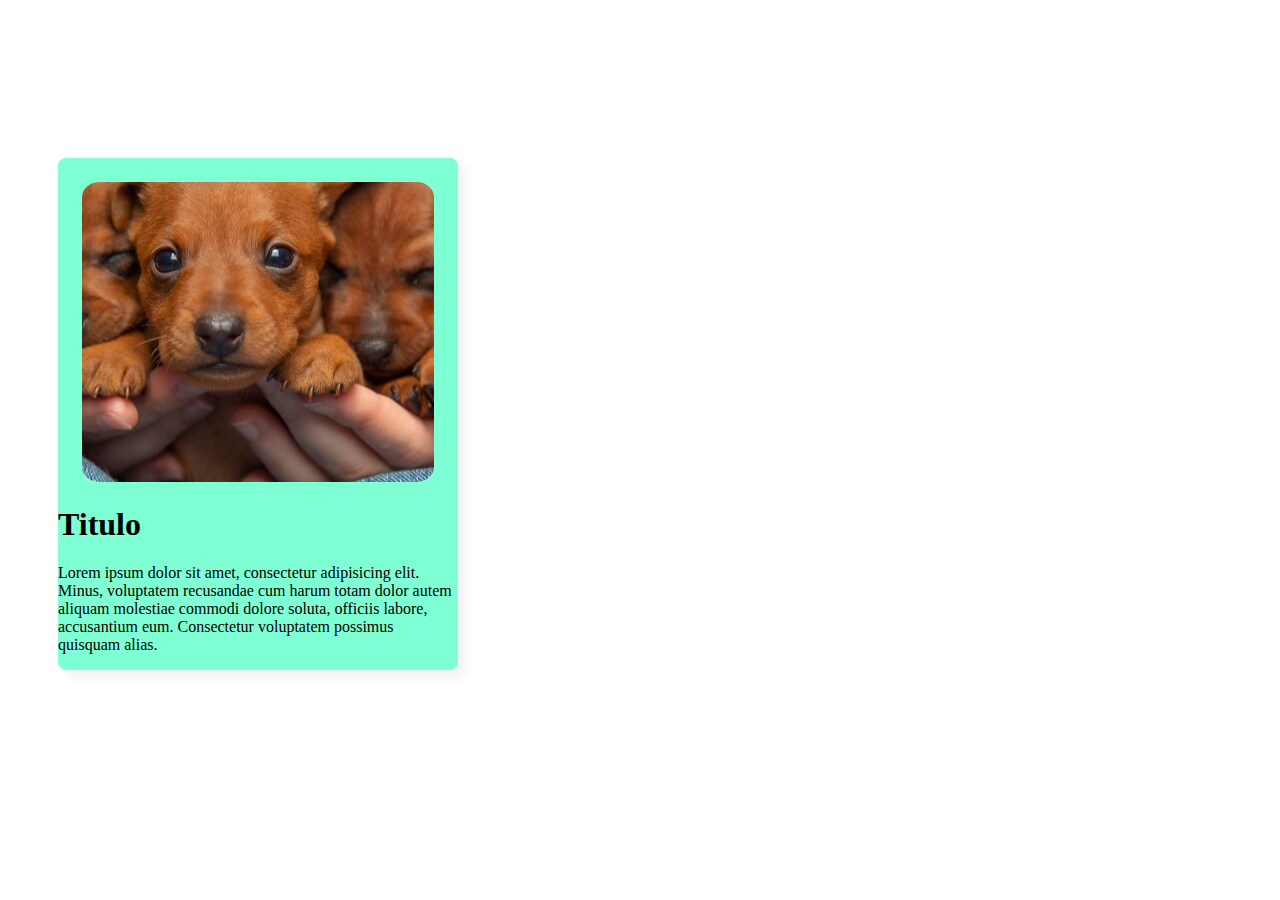
==== exc02/index.html @ 42098c92 "criando cards com imagens" ====
<!DOCTYPE html>
<html lang="en">

<head>
    <meta charset="UTF-8">
    <meta http-equiv="X-UA-Compatible" content="IE=edge">
    <meta name="viewport" content="width=device-width, initial-scale=1.0">
    <title>Document</title>
    <link rel="stylesheet" type="text/css" href="css/style.css">
</head>

<body>
    <main>
        <div class="card-container">
            <div class="card">
                <div class="img-card" style="background-image: url(img/1.jpg);">
                </div>
                <div class="text-card">
                    <h1>Titulo</h1>
                    <p>Lorem ipsum dolor sit amet, consectetur adipisicing elit. Minus, voluptatem recusandae cum harum
                        totam dolor autem aliquam molestiae commodi dolore soluta, officiis labore, accusantium eum.
                        Consectetur voluptatem possimus quisquam alias.</p>
                </div>
            </div>
            
        </div>

    </main>
</body>

</html>
---- exc02/css/style.css ----
html {
    margin: 0px;
    padding: 0px;
}
main{
    display: table;
}

.card-container {
    width: 80%;
    display: table;
    margin: 100px auto 0 25px;
}

.card {
    width: 400px;
    display: table;
    background-color: #FFF;
    border-radius: 8px;
    box-shadow: 8px 8px 12px rgba(0, 0, 0, 0.05);
    margin: 50px 25px;
    float: left;
    background-color: aquamarine;
}

.img-card {
    display: block;
    margin: 6%;
    width: 88%;
    max-width: 88%;
    height: 300px;
    border-radius: 5%;
    background-position: center;
}

.img-card img {
    display: block;
    background-size: cover;
}
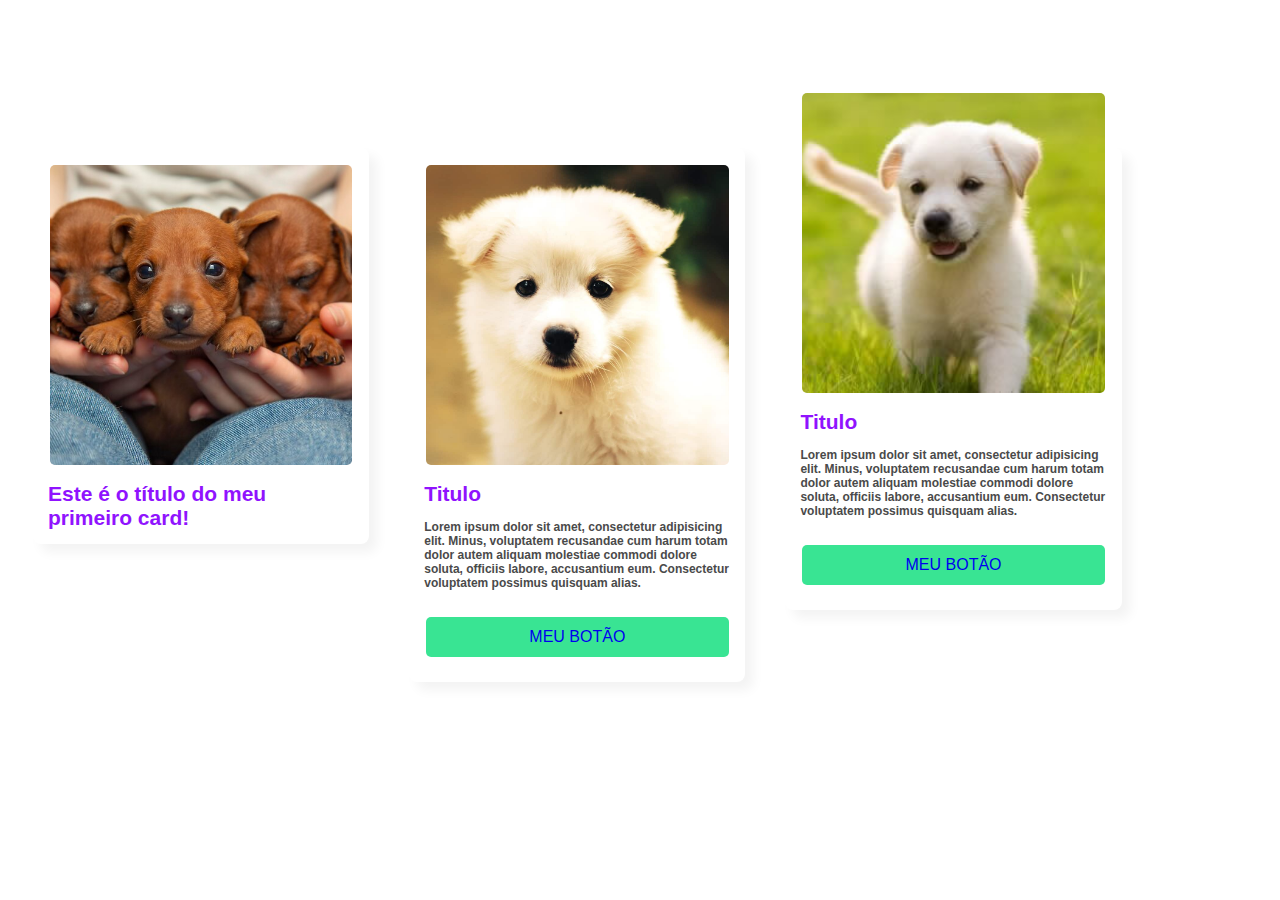
==== commit 9ace6e4b: "template finalizado" ====
--- a/exc02/index.html
+++ b/exc02/index.html
@@ -16,13 +16,35 @@
                 <div class="img-card" style="background-image: url(img/1.jpg);">
                 </div>
                 <div class="text-card">
+                    <h1>Este é o título do meu primeiro card!</h1>
+                </div>
+            </div>
+            <div class="card">
+                <div class="img-card" style="background-image: url(img/2.jpg);">
+                </div>
+                <div class="text-card">
                     <h1>Titulo</h1>
                     <p>Lorem ipsum dolor sit amet, consectetur adipisicing elit. Minus, voluptatem recusandae cum harum
                         totam dolor autem aliquam molestiae commodi dolore soluta, officiis labore, accusantium eum.
                         Consectetur voluptatem possimus quisquam alias.</p>
                 </div>
+                <div class="button-card">
+                    <a href="#">MEU BOTÃO</a>
+                </div>
             </div>
-            
+            <div class="card">
+                <div class="img-card image-top" style="background-image: url(img/3.jpg);">
+                </div>
+                <div class="text-card">
+                    <h1>Titulo</h1>
+                    <p>Lorem ipsum dolor sit amet, consectetur adipisicing elit. Minus, voluptatem recusandae cum harum
+                        totam dolor autem aliquam molestiae commodi dolore soluta, officiis labore, accusantium eum.
+                        Consectetur voluptatem possimus quisquam alias.</p>
+                </div>
+                <div class="button-card">
+                    <a href="#">MEU BOTÃO</a>
+                </div>
+            </div>
         </div>
 
     </main>
--- a/exc02/css/style.css
+++ b/exc02/css/style.css
@@ -4,36 +4,78 @@
 }
 main{
     display: table;
+    width: 100%;
 }
 
 .card-container {
-    width: 80%;
+    width: 95%;
     display: table;
     margin: 100px auto 0 25px;
+    background-color: rgba(255, 255, 255, 0.947);
 }
 
 .card {
-    width: 400px;
+    width: 28%;
     display: table;
     background-color: #FFF;
     border-radius: 8px;
     box-shadow: 8px 8px 12px rgba(0, 0, 0, 0.05);
-    margin: 50px 25px;
+    margin: 40px 40px 0 0;
     float: left;
-    background-color: aquamarine;
 }
 
 .img-card {
     display: block;
-    margin: 6%;
-    width: 88%;
-    max-width: 88%;
+    margin: 5% auto;
+    width: 90%;
     height: 300px;
-    border-radius: 5%;
+    border-radius: 5px;
     background-position: center;
+    background-size: cover;
 }
 
-.img-card img {
+.card .image-top {
+    margin-top: -55px;
+}
+
+.card-container .card h1 {
+    font-family: Arial Black, Arial, Helvetica, sans-serif;
+    font-size: 21px;
+    font-weight: bold;
+    line-height: 24px;
+    color: #9013FE;
+}
+
+.text-card {
+    margin: 0 15px;
+}
+
+.text-card p {
+    font-family: Arial, Helvetica, sans-serif, Helvetica, sans-serif;
+    font-size: 12px;
+    font-weight: bold;
+    line-height: 14px;
+    color: #4A4A4A;
+}
+
+.button-card{
     display: block;
-    background-size: cover;
+    width: 90%;
+    margin: 10px auto;
+}
+
+.button-card a {
+    display: inline-block;
+    width: 100%;
+    height: 40px;
+    font-family: Arial, Helvetica, sans-serif;
+    font-size: 18;
+    line-height: 40px;
+    background-color: #39E493;
+    text-decoration: none;
+    margin: 5% auto;
+    padding: 0 30px;
+    border-radius: 5px;
+    text-align: center;
+    box-sizing: border-box;
 }